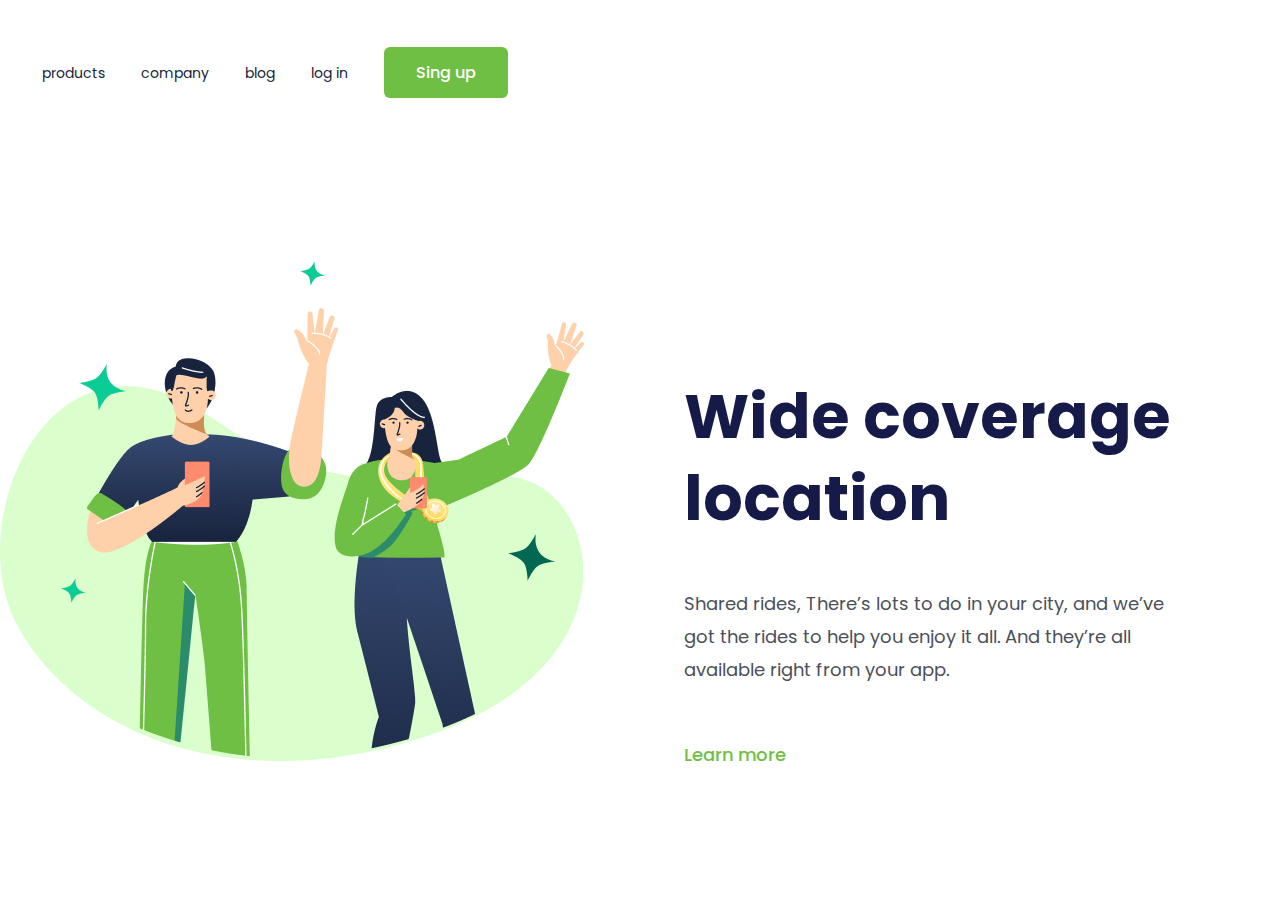
==== wide.html @ f9a0934a "projetos de responsividade" ====
<!DOCTYPE html>
<html lang="pt-br">


<head>
    <meta charset="UTF-8">
    <meta name="viewport" content="width=device-width, initial-scale=1.0">
    <link rel="stylesheet" href="./wide.css">

    <title> Wide Coverage</title>
</head>

<body>
    <header>
        <a class="link-header">products</a>
        <a class="link-header">company</a>
        <a class="link-header">blog</a>
        <a class="link-header">log in</a>
        <button class="button-header">Sing up</button>
    </header>
    <main>
        <img src="(Positive) Congratulation You get 40 point for your ride.png" alt="wide coverage logo" class="image wide ">
        <section>
            <h1>Wide coverage location</h1>
            <h2>Shared rides, There’s lots to do in your city, and we’ve got the rides to help you enjoy it all. And they’re all available right from your app.</h2>
            <h3>Learn more</h3>

        
        
        
        
        </section>
    </main>
</body>
</html>
---- wide.css ----
@import url('https://fonts.googleapis.com/css2?family=Montserrat:ital,wght@0,100..900;1,100..900&family=Poppins:ital,wght@0,100;0,200;0,300;0,400;0,500;0,600;0,700;0,800;0,900;1,100;1,200;1,300;1,400;1,500;1,600;1,700;1,800;1,900&display=swap');

*{
    font-family: 'poppins', sans-serif;
    margin: 0;
    padding: 0;
    box-sizing: border-box;
}

header {
    margin: 47px 0 163px 42px;
}

.link-header {
    font-weight: 400;
    font-size: 14px;
    line-height: 21px;
    color: #17233D;
    cursor: pointer;
    margin-right: 32px;
}

.button-header{
    background-color: #6FBF44;
    border-radius: 6px;
    border: 1px;
    width: 124px;
    height: 51px;
    font-weight: 500;
    font-size: 16px;
    line-height: 24px;
    color: #FFFFFF;
    cursor: pointer;

}

.image-wide{
    width: 595px;
    height: 500px;
    margin-left: 121;
    display: inline-block;
    

}

section{
    display: inline-block;
    margin-left: 84px;

}

h1{
    font-weight: 700;
    font-size: 62px;
    line-height: 82px;
    color: #161A49;
    width: 582px;

}

h2{
     font-weight: 400;
     font-size: 18px;
     line-height: 33px;
     color: #4B505A;
     width: 493px;
     margin-top: 47px;
     margin-bottom: 55px;
}

h3{
    font-weight: 500;
    font-size: 18px;
    line-height: 27px;
    color: #6FBF44;
}

@media screen and (max-width: 900px) {
    .link-header none; 
    .image-wide margin: 149px 22px 334px 14px;
    

    
}
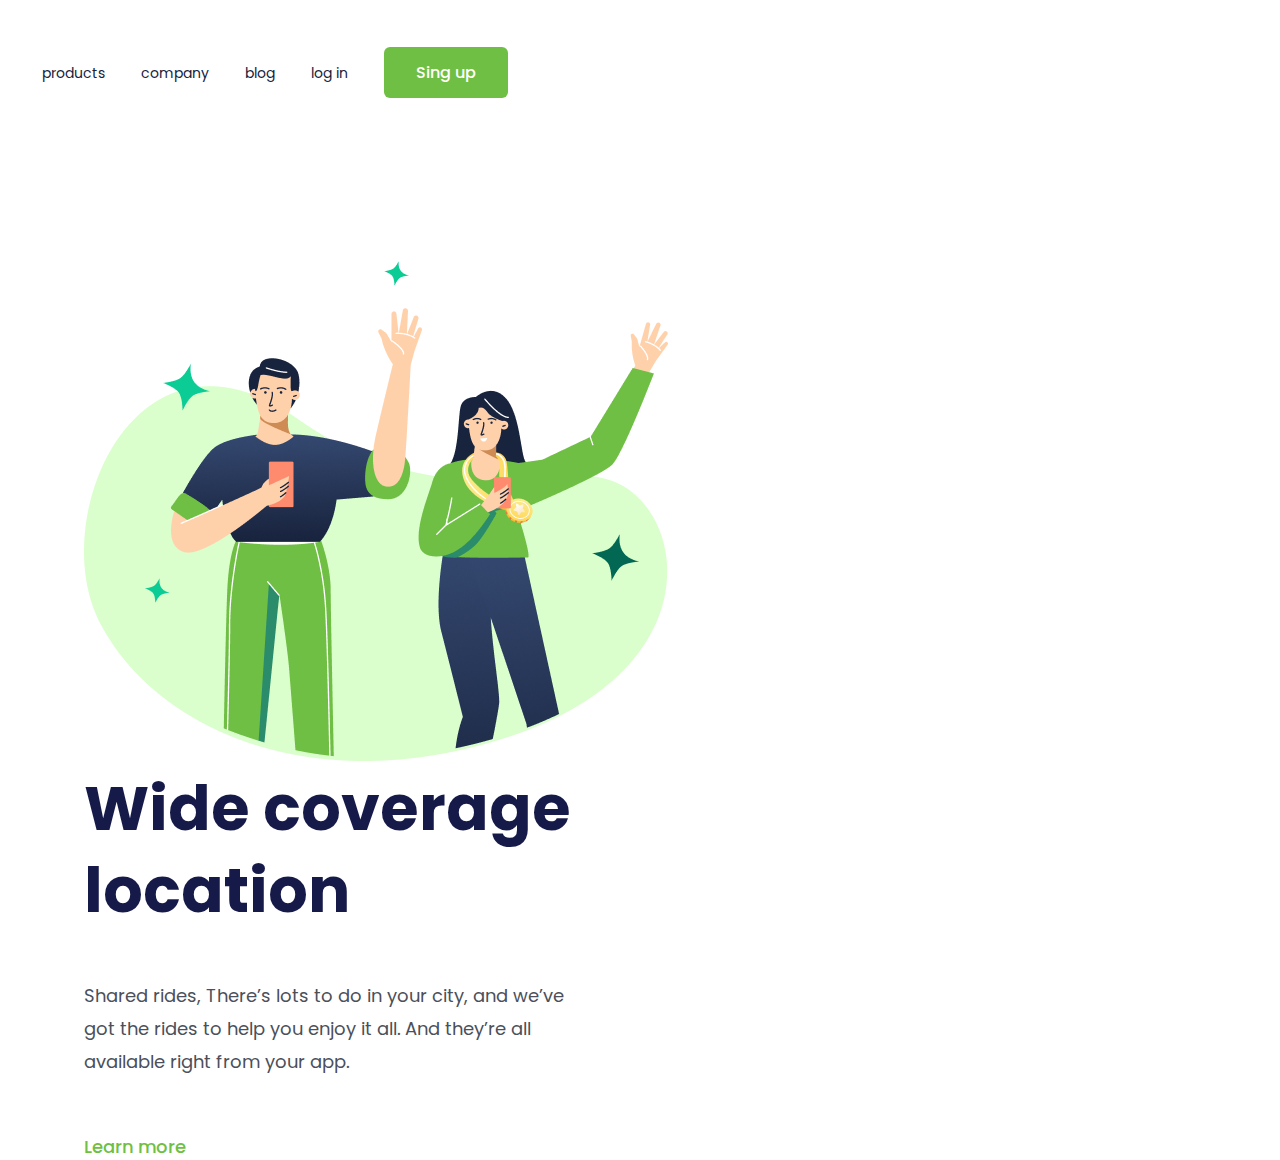
==== commit 1687fadb: "alteracao na responsividade" ====
--- a/wide.html
+++ b/wide.html
@@ -18,18 +18,23 @@
         <a class="link-header">log in</a>
         <button class="button-header">Sing up</button>
     </header>
+
     <main>
-        <img src="(Positive) Congratulation You get 40 point for your ride.png" alt="wide coverage logo" class="image wide ">
+        <section class="image-responsive "><img src="(Positive) Congratulation You get 40 point for your ride.png"
+                alt="wide coverage logo" class="image wide ">
+        </section>
         <section>
             <h1>Wide coverage location</h1>
-            <h2>Shared rides, There’s lots to do in your city, and we’ve got the rides to help you enjoy it all. And they’re all available right from your app.</h2>
+            <h2>Shared rides, There’s lots to do in your city, and we’ve got the rides to help you enjoy it all. And
+                they’re all available right from your app.</h2>
             <h3>Learn more</h3>
 
-        
-        
-        
-        
+
+
+
+
         </section>
     </main>
 </body>
+
 </html>--- a/wide.css
+++ b/wide.css
@@ -1,6 +1,6 @@
 @import url('https://fonts.googleapis.com/css2?family=Montserrat:ital,wght@0,100..900;1,100..900&family=Poppins:ital,wght@0,100;0,200;0,300;0,400;0,500;0,600;0,700;0,800;0,900;1,100;1,200;1,300;1,400;1,500;1,600;1,700;1,800;1,900&display=swap');
 
-*{
+* {
     font-family: 'poppins', sans-serif;
     margin: 0;
     padding: 0;
@@ -20,7 +20,7 @@
     margin-right: 32px;
 }
 
-.button-header{
+.button-header {
     background-color: #6FBF44;
     border-radius: 6px;
     border: 1px;
@@ -34,22 +34,22 @@
 
 }
 
-.image-wide{
+.image-wide {
     width: 595px;
     height: 500px;
     margin-left: 121;
     display: inline-block;
-    
+
 
 }
 
-section{
+section {
     display: inline-block;
     margin-left: 84px;
 
 }
 
-h1{
+h1 {
     font-weight: 700;
     font-size: 62px;
     line-height: 82px;
@@ -58,27 +58,50 @@
 
 }
 
-h2{
-     font-weight: 400;
-     font-size: 18px;
-     line-height: 33px;
-     color: #4B505A;
-     width: 493px;
-     margin-top: 47px;
-     margin-bottom: 55px;
+h2 {
+    font-weight: 400;
+    font-size: 18px;
+    line-height: 33px;
+    color: #4B505A;
+    width: 493px;
+    margin-top: 47px;
+    margin-bottom: 55px;
 }
 
-h3{
+h3 {
     font-weight: 500;
     font-size: 18px;
     line-height: 27px;
     color: #6FBF44;
 }
 
-@media screen and (max-width: 900px) {
-    .link-header none; 
-    .image-wide margin: 149px 22px 334px 14px;
-    
+@media screen and (max-width: 850px) {
+    .link-header {
+        display: none;
+    }
 
-    
+    .button-header {
+        width: 91px;
+        height: 31px;
+        margin-left: 400px;
+    }
+
+    section {
+        text-align: center;
+        margin: 40px 70px;
+        position: relative;
+        margin-top: 100px;
+        display: block;
+    }
+
+    .image-responsive {
+        padding: 0;
+        position: absolute;
+        margin-top: 400px;
+        width: 100vw;
+
+
+    }
+
+
 }